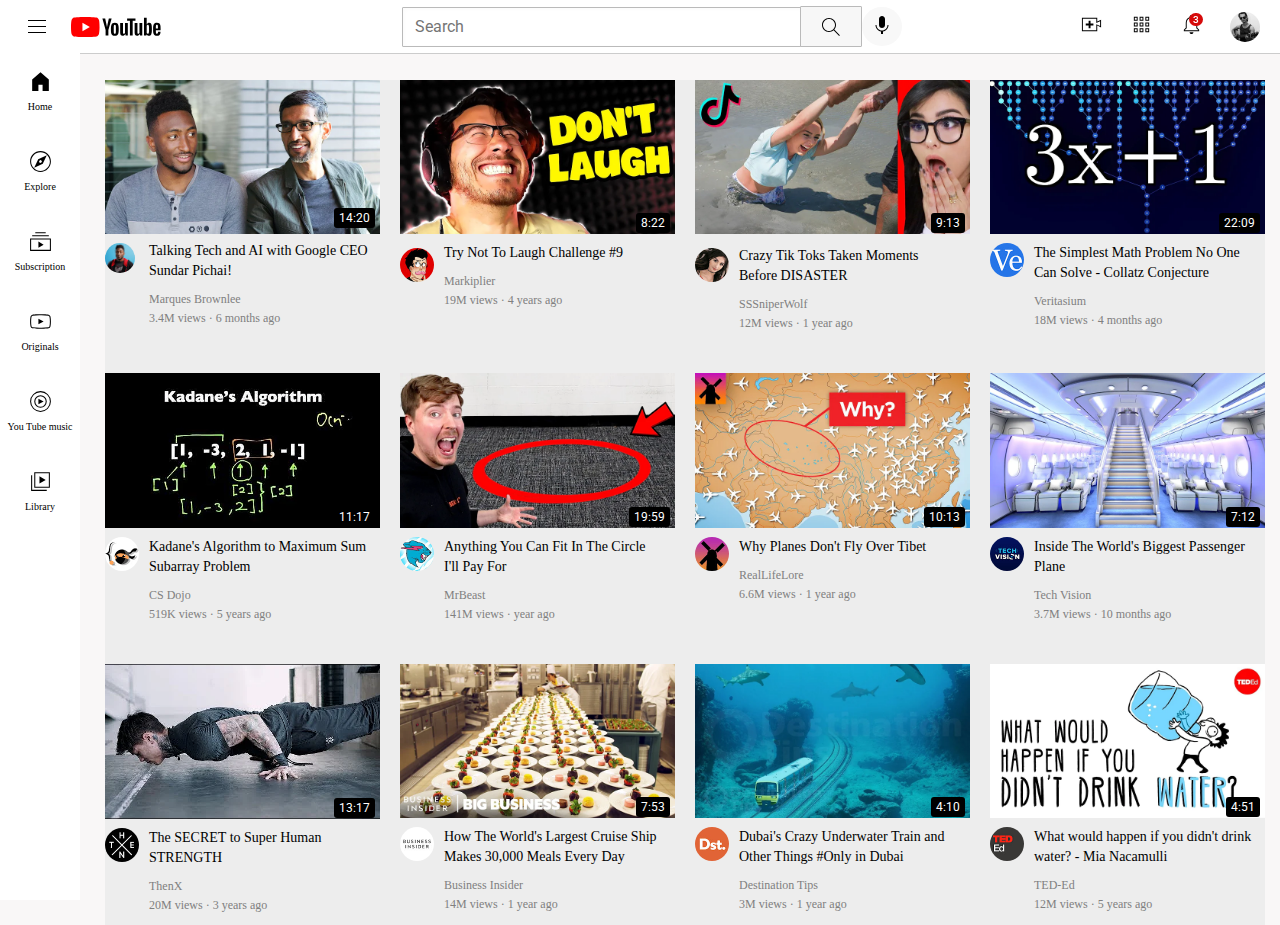
==== index.html @ a917a6d0 "Rename Index.html to index.html" ====
<!DOCTYPE html>
<html lang="en">
<head>
  <link rel="preconnect" href="https://fonts.googleapis.com">
<link rel="preconnect" href="https://fonts.gstatic.com" crossorigin>
<link href="https://fonts.googleapis.com/css2?family=Roboto:ital,wght@0,100..900;1,100..900&display=swap" rel="stylesheet">
  <link rel="stylesheet" href="styles/header.css">
  <link rel="stylesheet" href="styles/video.css">
  <link rel="stylesheet" href="styles/general.css">
  <link rel="stylesheet" href="styles/side-bar.css">


 <title>youtube clone</title>
  
</head>

<body>
  <div class="header">

    <div class="left">
      <img class="hamburger-menu" src="icons/hamburger-menu.svg">
      <img class="youtube-logo" src="icons/youtube-logo.svg">
 
    </div>

    <div class="center">
         <input class="search-bar"type="text" placeholder="Search">
         <button class="search-button"><img class="search-icon" src="icons/search.svg">
         <div class="tool-tip">Search</div></button>
         <button class="mic-button"><img class="mic-icon" src="icons/voice-search-icon.svg">
          <div class="tool-tip">Search with your voice</div> 
         </button>
         
    </div>

    <div class="right">
      <div class="upload-div">
        <img class="upload" src="icons/upload.svg">
        <div class="tool-tip">Create</div>
      </div>
      <div class="apps-div">
        <img class="apps" src="icons/youtube-apps.svg">
        <div class="tool-tip">You Tube apps</div>
      </div>
   
        <div class="for-notification">
          <img class="notifications" src="icons/notifications.svg">
          <div class="notification-div">3</div>
          <div class="tool-tip">Notifications</div>
        </div>
    
     
      <img class="my-ch-pic"src="channel-pic/my-ch-pic.jpg">
    

    </div>
  </div>
  <div class="sidebar">
    
      <div class="side-icons-background">
        <img class="side-icons" src="icons/home.svg">
        <p class="side-bar-para">Home</p>
      </div>
      <div class="side-icons-background">
        <img class="side-icons" src="icons/explore.svg">
        <p class="side-bar-para">Explore</p>
      </div>
      <div class="side-icons-background">
        <img class="side-icons" src="icons/subscriptions.svg">
        <p class="side-bar-para">Subscription</p>
      </div>
      <div class="side-icons-background">
        <img class="side-icons" src="icons/originals.svg">
        <P class="side-bar-para">Originals</P>
      </div>
      <div class="side-icons-background">
        <img class="side-icons" src="icons/youtube-music.svg">
        <p class="side-bar-para">You Tube music</p>
      </div>
      <div class="side-icons-background">
        <img class="side-icons" src="icons/library.svg">
        <p class="side-bar-para">Library</p>
      </div>
 

  </div>
  
  
  <div class="vid-preview-master">

    <div class="video-preview-1">
      
        

          <div class="thumbnail-div">
            <a href="https://www.youtube.com/watch?v=n2RNcPRtAiY" target="_blank" class="video-title-link"><img class="thumbnail-1" src="thumbnails/thumbnail-1.webp"></a>
            <div class="video-time">14:20
            </div>
          </div>
      <div class="video-info-grid-1">
        
          <div class="channel-pic-1">
            <a href="https://www.youtube.com/c/mkbhd" target="_blank" class="video-title-link"><img class="channel-img-1"src="channel-pic/channel-1.jpeg"></a>
            
          </div>
          <div class="video-info-1">
            <a href="https://www.youtube.com/watch?v=n2RNcPRtAiY" target="_blank" class="video-title-link"><p class="video-title-1">
            Talking Tech and AI with Google CEO Sundar Pichai!
            </p></a>
            <a href="https://www.youtube.com/c/mkbhd" target="_blank" class="video-title-link"><p class="video-author-1">Marques Brownlee
            </p></a>
            <p class="video-stats-1">3.4M views &#183 6 months ago
            </p>
          </div>
      </div>
    </div>
    
    <div class="video-preview-2">
        
          <div class="thumbnail-div">
            <a href="https://www.youtube.com/watch?v=mP0RAo9SKZk" target="_blank" class="video-title-link"><img class="thumbnail-2" src="thumbnails/thumbnail-2.webp"></a>
            <div class="video-time">8:22
            </div>
            
          </div>
      
        <div class="video-info-grid-2">
          <div class="channel-pic-2">
            <a href="https://www.youtube.com/c/markiplier" target="_blank" class="video-title-link"> <img  class="channel-img-2"src="channel-pic/channel-2.jpeg"></a>
          </div>
          <div class="video-info-2">
            <a href="https://www.youtube.com/watch?v=mP0RAo9SKZk" target="_blank" class="video-title-link"> <p class="video-title-2">
            Try Not To Laugh Challenge #9
            </p></a>
           <a href="https://www.youtube.com/c/markiplier" target="_blank" class="video-title-link"><p class="video-author-2">Markiplier</p></a>
            <p class="video-stats-2">19M views &#183 4 years ago</p>
          </div>
        </div>  
    </div>

    <div class="video-preview-3">
        <div class="thumbnail-div">
        <a href="https://www.youtube.com/watch?v=FgjPQQeTh1w" target="_blank"><img class="thumbnail-3" src="thumbnails/thumbnail-3.webp"></a>
          <div class="video-time">9:13
          </div>
        </div>
      <div  class="video-info-grid-3">
      
        <div class="channel-pic-3">
        <a href="https://www.youtube.com/user/SSSniperWolf" target="_blank" class="video-title-link"><img  class="channel-img-3"src="channel-pic/channel-3.jpeg"></a>
        </div>
        <div class="video-info-3">
          <a href="https://www.youtube.com/watch?v=FgjPQQeTh1w" target="_blank" class="video-title-link"> <p class="video-title-3">
          Crazy Tik Toks Taken Moments Before DISASTER
          </p></a>
          <a href="https://www.youtube.com/user/SSSniperWolf" target="_blank" class="video-title-link"><p class="video-author-3">    
            SSSniperWolf
          </p></a>
          <p class="video-stats-3">12M views &#183 1 year ago
          </p>
        </div>
      </div>
    </div>

    <div class="video-preview-4">
        
          <div class="thumbnail-div">
          <a href="https://www.youtube.com/watch?v=094y1Z2wpJg"><img class="thumbnail-4" src="thumbnails/thumbnail-4.webp"></a>
            <div class="video-time">22:09
            </div>
          </div>
      
      <div class="video-info-grid-4">
          <div class="channel-pic-4">
            <a href="https://www.youtube.com/c/veritasium" target="_blank" class="video-title-link"> <img class="channel-img-4"src="channel-pic/channel-4.jpeg"></a>
          </div>
          <div class="video-info-4">
            <a href="https://www.youtube.com/watch?v=094y1Z2wpJg" target="_blank" class="video-title-link">  <p class="video-title-4">
              The Simplest Math Problem No One Can Solve - Collatz Conjecture
            </p></a>
            <a href="https://www.youtube.com/c/veritasium" target="_blank" class="video-title-link">  <p class="video-author-4">Veritasium</p></a>
            <p class="video-stats-4">18M views &#183 4 months ago</p>
          </div>
      </div>  
    </div>

    <div class="video-preview-5">
      <div class="thumbnail-div">
        <a href="https://www.youtube.com/watch?v=86CQq3pKSUw"><img class="thumbnail-5" src="thumbnails/thumbnail-5.webp"></a>
        <div class="video-time">11:17
        </div>
      </div>
      <div  class="video-info-grid-5">
    
        <div class="channel-pic-5">
          <a href="https://www.youtube.com/c/CSDojo" target="_blank" class="video-title-link"><img  class="channel-img-5"src="channel-pic/channel-5.jpeg"></a>
        </div>
        <div class="video-info-5">
          <a href="https://www.youtube.com/watch?v=86CQq3pKSUw" target="_blank" class="video-title-link"><p class="video-title-5">
          Kadane's Algorithm to Maximum Sum Subarray Problem
          </p></a>
          <a href="https://www.youtube.com/c/CSDojo" target="_blank" class="video-title-link"><p class="video-author-5">    
            CS Dojo
          </p></a>
          <p class="video-stats-5">519K views &#183 5 years ago
          </p>
        </div>
      </div>
    </div>

    <div class="video-preview-6">
      
        <div class="thumbnail-div">
      <a href="https://www.youtube.com/watch?v=yXWw0_UfSFg"> <img class="thumbnail-6" src="thumbnails/thumbnail-6.webp"></a>
          <div class="video-time">19:59
          </div>
        </div>
    
      <div class="video-info-grid-6">
        <div class="channel-pic-6">
      <a href="https://www.youtube.com/channel/UCX6OQ3DkcsbYNE6H8uQQuVA" target="_blank" class="video-title-link">  <img  class="channel-img-6"src="channel-pic/channel-6.jpeg"></a>
        </div>
        <div class="video-info-6">
          <a href="https://www.youtube.com/watch?v=yXWw0_UfSFg" target="_blank" class="video-title-link"><p class="video-title-6">
            Anything You Can Fit In The Circle I&#39;ll Pay For
          </p></a>
          <a href="https://www.youtube.com/channel/UCX6OQ3DkcsbYNE6H8uQQuVA" target="_blank" class="video-title-link"> <p class="video-author-6">MrBeast</p></a>
          <p class="video-stats-6">141M views &#183 year ago </p>
        </div>
      </div>  
    </div>

    <div class="video-preview-7">
      
      <div class="thumbnail-div">
      <a href="https://www.youtube.com/watch?v=fNVa1qMbF9Y"><img class="thumbnail-7" src="thumbnails/thumbnail-7.webp">
        </a><div class="video-time">10:13
        </div>
      </div>
  
    <div class="video-info-grid-7">
      <div class="channel-pic-7">
      <a href="https://www.youtube.com/@RealLifeLore" target="_blank" class="video-title-link"><img  class="channel-img-7"src="channel-pic/channel-7.jpeg"></a>
      </div>
      <div class="video-info-7">
        <a href="https://www.youtube.com/watch?v=fNVa1qMbF9Y" target="_blank" class="video-title-link"><p class="video-title-7">
          Why Planes Don't Fly Over Tibet
        </p></a>
        <a href="https://www.youtube.com/@RealLifeLore" target="_blank" class="video-title-link"><p class="video-author-7">RealLifeLore</p></a>
        <p class="video-stats-7">6.6M views &#183 1 year ago </p>
      </div>
    </div>  
    </div>
  
  
    <div class="video-preview-8">
      
      <div class="thumbnail-div">
      <a href="https://www.youtube.com/watch?v=lFm4EM1juls"><img class="thumbnail-8" src="thumbnails/thumbnail-8.webp">
       </a> <div class="video-time">7:12
        </div>
      </div>
  
      <div class="video-info-grid-8">
        <div class="channel-pic-8">
          <a href="https://www.youtube.com/channel/UCHAK6CyegY22Zj2GWrcaIxg" target="_blank" class="video-title-link"><img  class="channel-img-8"src="channel-pic/channel-8.jpeg"></a>
        </div>
        <div class="video-info-8">
          <a href="https://www.youtube.com/watch?v=lFm4EM1juls" target="_blank" class="video-title-link"><p class="video-title-8">
            Inside The World's Biggest Passenger Plane
          </p></a>
          <a href="https://www.youtube.com/channel/UCHAK6CyegY22Zj2GWrcaIxg" target="_blank" class="video-title-link"> <p class="video-author-8">Tech Vision
          </p></a>
          <p class="video-stats-8">3.7M views &#183 10 months ago </p>
        </div>
      </div>  
    </div>

    <div class="video-preview-9">
      
      <div class="thumbnail-div">
      <a href="https://www.youtube.com/watch?v=ixmxOlcrlUc"><img class="thumbnail-9" src="thumbnails/thumbnail-9.webp"></a><div class="video-time">13:17
        </div>
      </div>
  
      <div class="video-info-grid-9">
        <div class="channel-pic-9">
          <a href="https://www.youtube.com/c/OFFICIALTHENXSTUDIOS" target="_blank" class="video-title-link">  <img  class="channel-img-9"src="channel-pic/channel-9.jpeg"></a>
        </div>
        <div class="video-info-9">
          <a href="https://www.youtube.com/watch?v=ixmxOlcrlUc" target="_blank" class="video-title-link"><p class="video-title-9">
            The SECRET to Super Human STRENGTH
          </p></a>
          <a href="https://www.youtube.com/c/OFFICIALTHENXSTUDIOS" target="_blank" class="video-title-link"> <p class="video-author-9">ThenX</p></a>
          <p class="video-stats-9">20M views &#183 3 years ago</p>
        </div>
      </div>  
    </div>

    <div class="video-preview-10">
      
      <div class="thumbnail-div">
      <a href="https://www.youtube.com/watch?v=R2vXbFp5C9o"><img class="thumbnail-10" src="thumbnails/thumbnail-10.webp"></a>
        <div class="video-time">7:53
        </div>
      </div>
  
      <div class="video-info-grid-10">
        <div class="channel-pic-10">
          <a href="https://www.youtube.com/user/businessinsider" target="_blank" class="video-title-link"><img  class="channel-img-10"src="channel-pic/channel-10.jpeg"></a>
        </div>
        <div class="video-info-10">
          <a href="https://www.youtube.com/watch?v=R2vXbFp5C9o" target="_blank" class="video-title-link">  <p class="video-title-10">
            How The World's Largest Cruise Ship Makes 30,000 Meals Every Day
          </p></a>
          <a href="https://www.youtube.com/user/businessinsider" target="_blank" class="video-title-link"><p class="video-author-10">Business Insider</p></a>
          <p class="video-stats-10">14M views &#183 1 year ago</p>
        </div>
      </div>  
    </div>

    <div class="video-preview-11">
      
      <div class="thumbnail-div">
      <a href="https://www.youtube.com/watch?v=0nZuYyXET3s"><img class="thumbnail-11" src="thumbnails/thumbnail-11.webp"></a>
        <div class="video-time">4:10
        </div>
      </div>
  
      <div class="video-info-grid-11">
        <div class="channel-pic-11">
          <a href="https://www.youtube.com/c/Destinationtips" target="_blank" class="video-title-link"><img  class="channel-img-11"src="channel-pic/channel-11.jpeg"></a>
        </div>
        <div class="video-info-11">
          <a href="https://www.youtube.com/watch?v=0nZuYyXET3s" target="_blank" class="video-title-link"><p class="video-title-11">
            Dubai's Crazy Underwater Train and Other Things #Only in Dubai
          </p></a>
          <a href="https://www.youtube.com/c/Destinationtips" target="_blank" class="video-title-link"><p class="video-author-11">Destination Tips</p></a>
          <p class="video-stats-11">3M views &#183 1 year ago </p>
        </div>
      </div>  
    </div>

    <div class="video-preview-12">
      
      <div class="thumbnail-div">
      <a href="https://www.youtube.com/watch?v=9iMGFqMmUFs"><img class="thumbnail-12" src="thumbnails/thumbnail-12.webp"></a>
        <div class="video-time">4:51
        </div>
      </div>
  
      <div class="video-info-grid-12">
        <div class="channel-pic-12">
          <a href="https://www.youtube.com/teded" target="_blank" class="video-title-link"><img  class="channel-img-12"src="channel-pic/channel-12.jpeg"></a>
        </div>
        <div class="video-info-12">
          <a href="https://www.youtube.com/watch?v=9iMGFqMmUFs" target="_blank" class="video-title-link"><p class="video-title-12">
            What would happen if you didn&#39;t drink water? - Mia Nacamulli
          </p></a>
          <a href="https://www.youtube.com/teded" target="_blank" class="video-title-link"><p class="video-author-12">TED-Ed</p></a>
          <p class="video-stats-12">12M views &#183 5 years ago </p>
        </div>
      </div>  
    </div>

  </div>    
</body>
</html>
---- styles/header.css ----
.header{
  height:53px;
  display:flex;
  flex-direction:row;
  justify-content: space-between;
  position:fixed;
  z-index:1;
  top:0px;
  left:0px;
  right:0px;
  background-color: white;
  border-bottom-width:0.5px;
  border-bottom-style:solid;
  border-bottom-color:rgb(204, 204, 204)
 }
 
  .left{
    margin-right:20px;
    display:flex;
    align-items:center;

  }
  .hamburger-menu
  {
    height:24px;
    margin-right:22px;
    margin-left:25px;
    cursor: pointer;
  }
  .youtube-logo
  {
    height:20px;
    cursor: pointer;
  }
  .center{
    display:flex;
flex:1;
margin-left:180px;
margin-right:137px;
max-width:500px;
align-items:center; 


  }
  .search-bar{   
display:flex;
flex:1;
height:36px;
border-style:solid;
border-color:rgb(186, 186, 186);
border-width:1px;
box-shadow: inset 1px 1px 4px rgba(0,0,0,0.025);
font-size:16px;
padding-left:12px;
border-radius:1px;
width:0px;



  }
  .search-bar::placeholder
  {
    font-size:16px;
    font-family:Roboto, Arial;
    

  }
  .search-icon
{
  height:24px;
  margin-top:3px;
  
}
.search-button
{
  border-style:solid;
  border-width:0.5px;
  border-color:rgb(186, 186, 186);
  padding:4.5px 18px;
  background-color:rgb(247, 247, 247);
  margin-left:-3px;
  cursor: pointer;
  border-radius:1px;  
  position:relative;
}
.search-button .tool-tip
{
  position:absolute;
  background-color: rgb(121, 121, 121);
  color:white;
  padding: 8px 9px;
  border-radius:2px;
  bottom:-45px;
  right:3px;
  opacity:0;
  pointer-events: none;/*this will help us not to show search tooltip while we hover over tool tip it will be shown only when we hover over search button*/
  transition: opacity 0.3s;
}
.search-button:hover .tool-tip
{
  opacity:1;
}
.mic-icon
{
  height:24px;
  width:24px;
 
}
.mic-button
{
  border-radius:40px;
  border-style:solid;
  background-color:rgb(248, 248, 248);
  border:none;
  padding:6px 8px;
  cursor: pointer;
  position:relative;
}/*flex-shrink:0; prevent from shrinking*/
.mic-button .tool-tip
{
  position:absolute;
  background-color: rgb(121, 121, 121);
  color:white;
  padding: 8px 9px;
  border-radius:2px;
  bottom:-45px;
  left:-45px;
  width:120px;
  opacity: 0;
  pointer-events: none;
  transition: opacity 0.3s;  
}
.mic-button:hover .tool-tip
{
  opacity:1;
}
  .right{
    width:200px;
    display:flex;
    align-items:center;
    justify-content: space-between;
    flex-shrink: 0;
    
  }
  .upload
  {
    height:23px;
    cursor:pointer;
  }
  .upload-div 
  {
    position:relative;
  } 
  .upload-div .tool-tip
  {
    position:absolute;
    background-color:rgb(121, 121, 121);
    color:white;
    padding: 8px 9px;
    border-radius:2px;
    bottom:-50px;
    right:-15px;
    opacity:0;
    pointer-events: none;
    transition: opacity 0.3s; 
    font-size:12px;
  }
  .upload-div:hover .tool-tip
  {
    opacity:1;
  }
  .apps
  {
    height:23px;
    cursor:pointer;
  }
  .apps-div
  {
    position:relative;
  }
  .apps-div .tool-tip
  {
    position:absolute;
    background-color:rgb(121, 121, 121);
    color:white;
    padding: 8px 9px;
    border-radius:2px;
    bottom:-50px;
    right:-35px;
    opacity:0;
    pointer-events: none;
    transition: opacity 0.3s; 
    font-size:12px;
    width:80px;
  }
  .apps-div:hover .tool-tip
  {
    opacity:1;
  }
  .notifications
  {
   height:23px;
   cursor:pointer;
  }
 .for-notification
  {
    position:relative;
  }
  .notification-div
  {
    position:absolute;
    background-color:rgb(214, 10, 10);
    top:0;
    right:0;
    border-radius:90px;
    font-family: Roboto,Arial;
      font-weight:500;
      color:white;
      font-size:10px;
      margin-left:2px;
      padding:1px 4px;   
  }
  .for-notification .tool-tip
  {
    position:absolute;
    background-color:rgb(121, 121, 121);
    color:white;
    padding: 8px 9px;
    border-radius:2px;
    bottom:-50px;
    right:-30px; 
    font-size:12px;
    opacity:0;
    pointer-events: none;
    transition: opacity 0.3s;
 
  }
  .for-notification:hover .tool-tip
  {
    opacity:1;
  }
  .my-ch-pic
  {
    height:30px;
    border-radius:50px;
    margin-right:20px;
    cursor:pointer;
 
  }
---- styles/video.css ----
.vid-preview-master
{
  display:grid;
  grid-template-columns:1fr 1fr 1fr 1fr;
  column-gap:20px;
  row-gap: 30px;
  font-family: Roboto,Arial;
  background-color: rgb(237, 237, 237);
 
  ;  
}
.video-preview-1{
 

}
.thumbnail-div
{
  position:relative;
  z-index:0;
}
.video-time
  {
    position:absolute;
    bottom:10px;
    right:5px;
    background-color: black;
    color:white;
    font-size:12px;
    padding:3px 5px;
    font-weight:5px;
    font-family: Roboto, Arial;
    border-radius:3px;

  }

  .thumbnail-1
  {
    width:100%;
   
   
  } 
  
  .video-info-grid-1
  {
   display:grid;
   grid-template-columns:34px 1fr;
   
  }
  .channel-pic-1
  {
    
  }
  .channel-img-1
  {
    width:30px;
    border-radius:90px;
    object-fit:contain;
    margin-top:5px;
    margin-right:18px;
   

  }
  
  .video-info-1
  {
    font-family:roboto arial;
  }
  .video-title-1
  {
    width:220px;
    font-size:14px;
    margin-top:3px;
    margin-left:10px;
    line-height:20px;
    font-weight:501;
    margin-bottom:11px;
  }
  .video-title-link
  {
    color:black;
    text-decoration:none;
  }
  .video-author-1
  {
    font-size:12px;
    color:gray;
    margin-bottom:4px;
    margin-top:7px;
    margin-left:10px;
  }
  .video-stats-1
  {
    font-size:12px;
    color:gray;
    margin-top:3px;
    margin-left:10px;
  }
  video-preview-2{
   
  }
   
    .thumbnail-2
    {
      width:100%;
      margin-bottom:5px;
      
    }
    .video-info-grid-2
    {
      display:grid;
      grid-template-columns:34px 1fr;
    }
 
    .channel-pic-2
    {
      
    }
    .channel-img-2
    {
      width:100%;
    border-radius:90px;
    object-fit:contain;
    margin-top:5px;
    margin-right:18px;
    }
    .video-info-2
    {
      font-family:roboto arial;
      
    }
    .video-title-2
    {
      width:220px;
      font-size:14px;
      margin-top:0px;
      margin-left:10px;
      line-height:20px;
      font-weight:501;
      margin-bottom:11px;
    }
    .video-author-2
    {
      font-size:12px;
      color:gray;
      margin-bottom:4px;
      margin-top:7px;
      margin-left:10px;
    }
    .video-stats-2
    {
      font-size:12px;
      color:gray;
      margin-top:3px;
      margin-left:10px;
  
    }
    video-preview-3{

    }
  .thumbnail-3
  {
    width:100%;
    margin-bottom:5px;
   
  }
  .video-info-grid-3
  {
   display:grid;
   grid-template-columns:34px 1fr;
   
  }
  .channel-pic-3
  {
    
  }
  .channel-img-3
  {
    width:100%;
    border-radius:90px;
    object-fit:contain;
    margin-top:5px;
    margin-right:18px;

  }
  .video-info-3
  {
    font-family:roboto arial;
  }
  .video-title-3
  {
    width:220px;
    font-size:14px;
    margin-top:3px;
    margin-left:10px;
    line-height:20px;
    font-weight:501;
    margin-bottom:11px;
  }
  .video-author-3
  {
    font-size:12px;
    color:gray;
    margin-bottom:4px;
    margin-top:7px;
    margin-left:10px;
  }
  .video-stats-3
  {
    font-size:12px;
    color:gray;
    margin-top:3px;
    margin-left:10px;
  }
   
  video-preview-4{

  }
    .thumbnail-4
    {
      width:100%;
      margin-bottom:5px;
    }
    .video-info-grid-4
    {
      display:grid;
      grid-template-columns:34px 1fr;
    }
 
    .channel-pic-4
    {
      
    }
    .channel-img-4
    {
      width:100%;
      border-radius:90px;
      object-fit:contain;
    }
    .video-info-4
    {
      font-family:roboto arial;
      
    }
    .video-title-4
    {
      width:220px;
      font-size:14px;
      margin-top:0px;
      margin-left:10px;
      line-height:20px;
      font-weight:501;
      margin-bottom:11px;
    }
    .video-author-4
    {
      font-size:12px;
      color:gray;
      margin-bottom:4px;
      margin-top:7px;
      margin-left:10px;
    }
    .video-stats-4
    {
      font-size:12px;
      color:gray;
      margin-top:3px;
      margin-left:10px;
  
    }
    video-preview-5{

    }
    .thumbnail-5
    {
      width:100%;
      margin-bottom:5px;
    }
    .video-info-grid-5
    {
      display:grid;
      grid-template-columns:34px 1fr;
    }
 
    .channel-pic-5
    {
      
    }
    .channel-img-5
    {
      width:100%;
      border-radius:90px;
      object-fit:contain;
    }
    .video-info-5
    {
      font-family:roboto arial;
      
    }
    .video-title-5
    {
      width:220px;
      font-size:14px;
      margin-top:0px;
      margin-left:10px;
      line-height:20px;
      font-weight:501;
      margin-bottom:11px;
    }
    .video-author-5
    {
      font-size:12px;
      color:gray;
      margin-bottom:4px;
      margin-top:7px;
      margin-left:10px;
    }
    .video-stats-5
    {
      font-size:12px;
      color:gray;
      margin-top:3px;
      margin-left:10px;
  
    }
    video-preview-6{

    }
    .thumbnail-6
    {
      width:100%;
      margin-bottom:5px;
    }
    .video-info-grid-6
    {
      display:grid;
      grid-template-columns:34px 1fr;
    }
 
    .channel-pic-6
    {
      
    }
    .channel-img-6
    {
      width:100%;
      border-radius:90px;
      object-fit:contain;
    }
    .video-info-6
    {
      font-family:roboto arial;
      
    }
    .video-title-6
    {
      width:220px;
      font-size:14px;
      margin-top:0px;
      margin-left:10px;
      line-height:20px;
      font-weight:501;
      margin-bottom:11px;
    }
    .video-author-6
    {
      font-size:12px;
      color:gray;
      margin-bottom:4px;
      margin-top:7px;
      margin-left:10px;
    }
    .video-stats-6
    {
      font-size:12px;
      color:gray;
      margin-top:3px;
      margin-left:10px;
  
    }
    video-preview-7{

    }
    .thumbnail-7
    {
      width:100%;
      margin-bottom:5px;
    }
    .video-info-grid-7
    {
      display:grid;
      grid-template-columns:34px 1fr;
    }
 
    .channel-pic-7
    {
      
    }
    .channel-img-7
    {
      width:100%;
      border-radius:90px;
      object-fit:contain;
    }
    .video-info-7
    {
      font-family:roboto arial;
      
    }
    .video-title-7
    {
      width:220px;
      font-size:14px;
      margin-top:0px;
      margin-left:10px;
      line-height:20px;
      font-weight:501;
      margin-bottom:11px;
    }
    .video-author-7
    {
      font-size:12px;
      color:gray;
      margin-bottom:4px;
      margin-top:7px;
      margin-left:10px;
    }
    .video-stats-7
    {
      font-size:12px;
      color:gray;
      margin-top:3px;
      margin-left:10px;
    }
      .video-preview-8{

      }
      .thumbnail-8
      {
        width:100%;
        margin-bottom:5px;
      }
      .video-info-grid-8
      {
        display:grid;
        grid-template-columns:34px 1fr;
      }
   
      .channel-pic-8
      {
        
      }
      .channel-img-8
      {
        width:100%;
        border-radius:90px;
        object-fit:contain;
      }
      .video-info-8
      {
        font-family:roboto arial;
        
      }
      .video-title-8
      {
        width:220px;
        font-size:14px;
        margin-top:0px;
        margin-left:10px;
        line-height:20px;
        font-weight:501;
        margin-bottom:11px;
      }
      .video-author-8
      {
        font-size:12px;
        color:gray;
        margin-bottom:4px;
        margin-top:7px;
        margin-left:10px;
      }
      .video-stats-8
      {
        font-size:12px;
        color:gray;
        margin-top:3px;
        margin-left:10px;
    
      }
      .video-preview-9{

      }
      .thumbnail-9
      {
        width:100%;
        margin-bottom:5px;
      }
      .video-info-grid-9
      {
        display:grid;
        grid-template-columns:34px 1fr;
      }
   
      .channel-pic-9
      {
        
      }
      .channel-img-9
      {
        width:100%;
        border-radius:90px;
        object-fit:contain;
      }
      .video-info-9
      {
        font-family:roboto arial;
        
      }
      .video-title-9
      {
        width:220px;
        font-size:14px;
        margin-top:0px;
        margin-left:10px;
        line-height:20px;
        font-weight:501;
        margin-bottom:11px;
      }
      .video-author-9
      {
        font-size:12px;
        color:gray;
        margin-bottom:4px;
        margin-top:7px;
        margin-left:10px;
      }
      .video-stats-9
      {
        font-size:12px;
        color:gray;
        margin-top:3px;
        margin-left:10px;
    
      }
      .video-preview-10{

      }
      .thumbnail-10
      {
        width:100%;
        margin-bottom:5px;
      }
      .video-info-grid-10
      {
        display:grid;
        grid-template-columns:34px 1fr;
      }
   
      .channel-pic-10
      {
        
      }
      .channel-img-10
      {
        width:100%;
        border-radius:90px;
        object-fit:contain;
      }
      .video-info-10
      {
        font-family:roboto arial;
        
      }
      .video-title-10
      {
        width:220px;
        font-size:14px;
        margin-top:0px;
        margin-left:10px;
        line-height:20px;
        font-weight:501;
        margin-bottom:11px;
      }
      .video-author-10
      {
        font-size:12px;
        color:gray;
        margin-bottom:4px;
        margin-top:7px;
        margin-left:10px;
      }
      .video-stats-10
      {
        font-size:12px;
        color:gray;
        margin-top:3px;
        margin-left:10px;
    
      }
      .video-preview-11{

      }
      .thumbnail-11
      {
        width:100%;
        margin-bottom:5px;
      }
      .video-info-grid-11
      {
        display:grid;
        grid-template-columns:34px 1fr;
      }
   
      .channel-pic-11
      {
        
      }
      .channel-img-11
      {
        width:100%;
        border-radius:90px;
        object-fit:contain;
      }
      .video-info-11
      {
        font-family:roboto arial;
        
      }
      .video-title-11
      {
        width:220px;
        font-size:14px;
        margin-top:0px;
        margin-left:10px;
        line-height:20px;
        font-weight:501;
        margin-bottom:11px;
      }
      .video-author-11
      {
        font-size:12px;
        color:gray;
        margin-bottom:4px;
        margin-top:7px;
        margin-left:10px;
      }
      .video-stats-11
      {
        font-size:12px;
        color:gray;
        margin-top:3px;
        margin-left:10px;
    
      }
      .video-preview-12{

      }
      .thumbnail-12
      {
        width:100%;
        margin-bottom:5px;
      }
      .video-info-grid-12
      {
        display:grid;
        grid-template-columns:34px 1fr;
      }
   
      .channel-pic-12
      {
        
      }
      .channel-img-12
      {
        width:100%;
        border-radius:90px;
        object-fit:contain;
      }
      .video-info-12
      {
        font-family:roboto arial;
        
      }
      .video-title-12
      {
        width:220px;
        font-size:14px;
        margin-top:0px;
        margin-left:10px;
        line-height:20px;
        font-weight:501;
        margin-bottom:11px;
      }
      .video-author-12
      {
        font-size:12px;
        color:gray;
        margin-bottom:4px;
        margin-top:7px;
        margin-left:10px;
      }
      .video-stats-12
      {
        font-size:12px;
        color:gray;
        margin-top:3px;
        margin-left:10px;
    
      }
---- styles/general.css ----
p{
  font-family: roboto arial;
}
body{
  margin:0px;
  padding-top:80px;
  padding-left: 105px;
  padding-right: 15px;
  background-color: rgb(249, 247, 247);
  }
---- styles/side-bar.css ----
.sidebar
 {
  display:flex;
  flex-direction: column;
  position:fixed;
  z-index:2;
  top:53px;
  bottom:0px;
  left:0px;
  right:500px;
  width:80px;
  background-color: white;
  align-items:center;
 
  
 }

 .side-icons{
 height:25px;
 margin-bottom: 4px;
 }
 .side-icons-background/*(.side-icons-background side-icons)this selects the two element main div called .side-icons-background and .image which in inside .side-icons-background div*/
 {
  display:flex;
  justify-content: center;
  align-items: center;
  flex-direction: column;
  height:75px;
  width:75px;
  margin-top:5px;
  cursor:pointer;
 }
 .side-icons-background:hover
 {
  background-color: lightgray;
 }
  
 
 .side-bar-para
 {
  font-size:10px;
  margin-top:3px;

  
 }
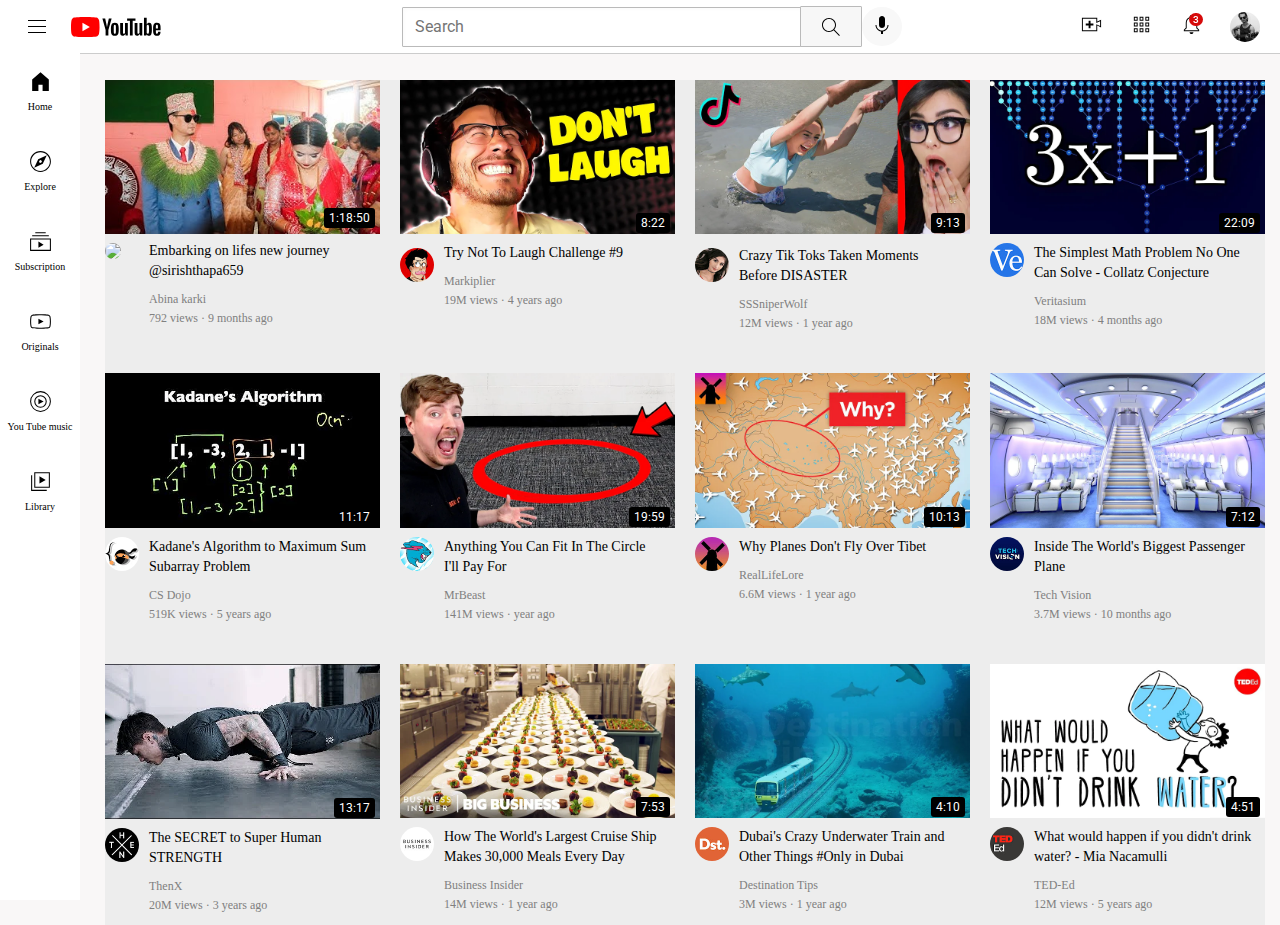
==== commit 06e504d7: "Update index.html" ====
--- a/index.html
+++ b/index.html
@@ -93,23 +93,23 @@
         
 
           <div class="thumbnail-div">
-            <a href="https://www.youtube.com/watch?v=n2RNcPRtAiY" target="_blank" class="video-title-link"><img class="thumbnail-1" src="thumbnails/thumbnail-1.webp"></a>
-            <div class="video-time">14:20
+            <a href="https://www.youtube.com/watch?v=wbOZT_DGrD0" target="_blank" class="video-title-link"><img class="thumbnail-1" src="thumbnails/marriage.jpg"></a>
+            <div class="video-time">1:18:50
             </div>
           </div>
       <div class="video-info-grid-1">
         
           <div class="channel-pic-1">
-            <a href="https://www.youtube.com/c/mkbhd" target="_blank" class="video-title-link"><img class="channel-img-1"src="channel-pic/channel-1.jpeg"></a>
+            <a href="https://www.youtube.com/@abinakarki8934" target="_blank" class="video-title-link"><img class="channel-img-1"src="channel-pic/abina.jpeg"></a>
             
           </div>
           <div class="video-info-1">
-            <a href="https://www.youtube.com/watch?v=n2RNcPRtAiY" target="_blank" class="video-title-link"><p class="video-title-1">
-            Talking Tech and AI with Google CEO Sundar Pichai!
+            <a href="https://www.youtube.com/watch?v=wbOZT_DGrD0" target="_blank" class="video-title-link"><p class="video-title-1">
+            Embarking on lifes new journey @sirishthapa659
             </p></a>
-            <a href="https://www.youtube.com/c/mkbhd" target="_blank" class="video-title-link"><p class="video-author-1">Marques Brownlee
+            <a href="https://www.youtube.com/@abinakarki8934" target="_blank" class="video-title-link"><p class="video-author-1">Abina karki
             </p></a>
-            <p class="video-stats-1">3.4M views &#183 6 months ago
+            <p class="video-stats-1">792 views &#183 9 months ago
             </p>
           </div>
       </div>
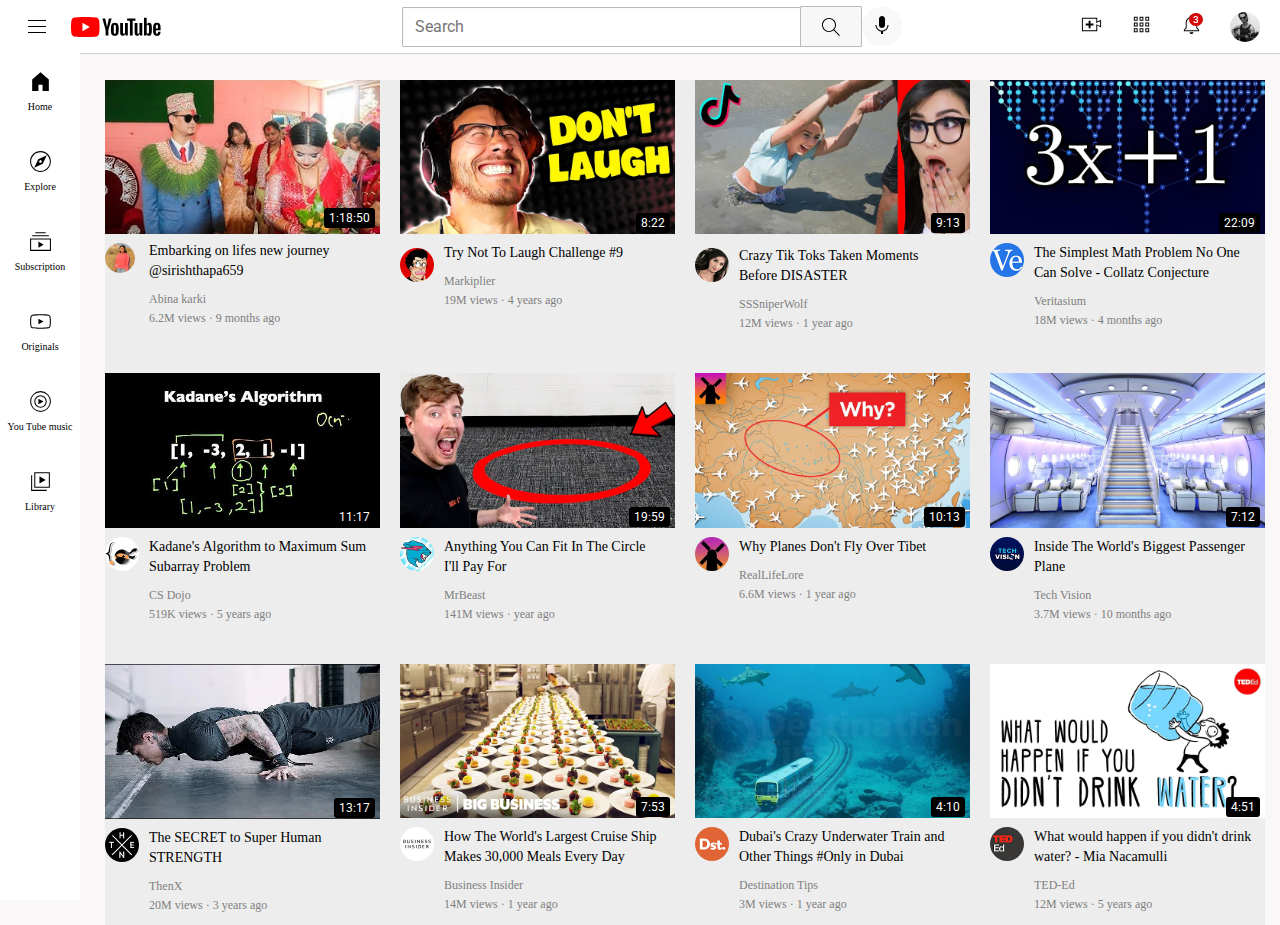
==== commit ecbb60a4: "Update index.html" ====
--- a/index.html
+++ b/index.html
@@ -100,7 +100,7 @@
       <div class="video-info-grid-1">
         
           <div class="channel-pic-1">
-            <a href="https://www.youtube.com/@abinakarki8934" target="_blank" class="video-title-link"><img class="channel-img-1"src="channel-pic/abina.jpeg"></a>
+            <a href="https://www.youtube.com/@abinakarki8934" target="_blank" class="video-title-link"><img class="channel-img-1"src="channel-pic/abina.jpg"></a>
             
           </div>
           <div class="video-info-1">
@@ -109,7 +109,7 @@
             </p></a>
             <a href="https://www.youtube.com/@abinakarki8934" target="_blank" class="video-title-link"><p class="video-author-1">Abina karki
             </p></a>
-            <p class="video-stats-1">792 views &#183 9 months ago
+            <p class="video-stats-1">6.2M views &#183 9 months ago
             </p>
           </div>
       </div>
